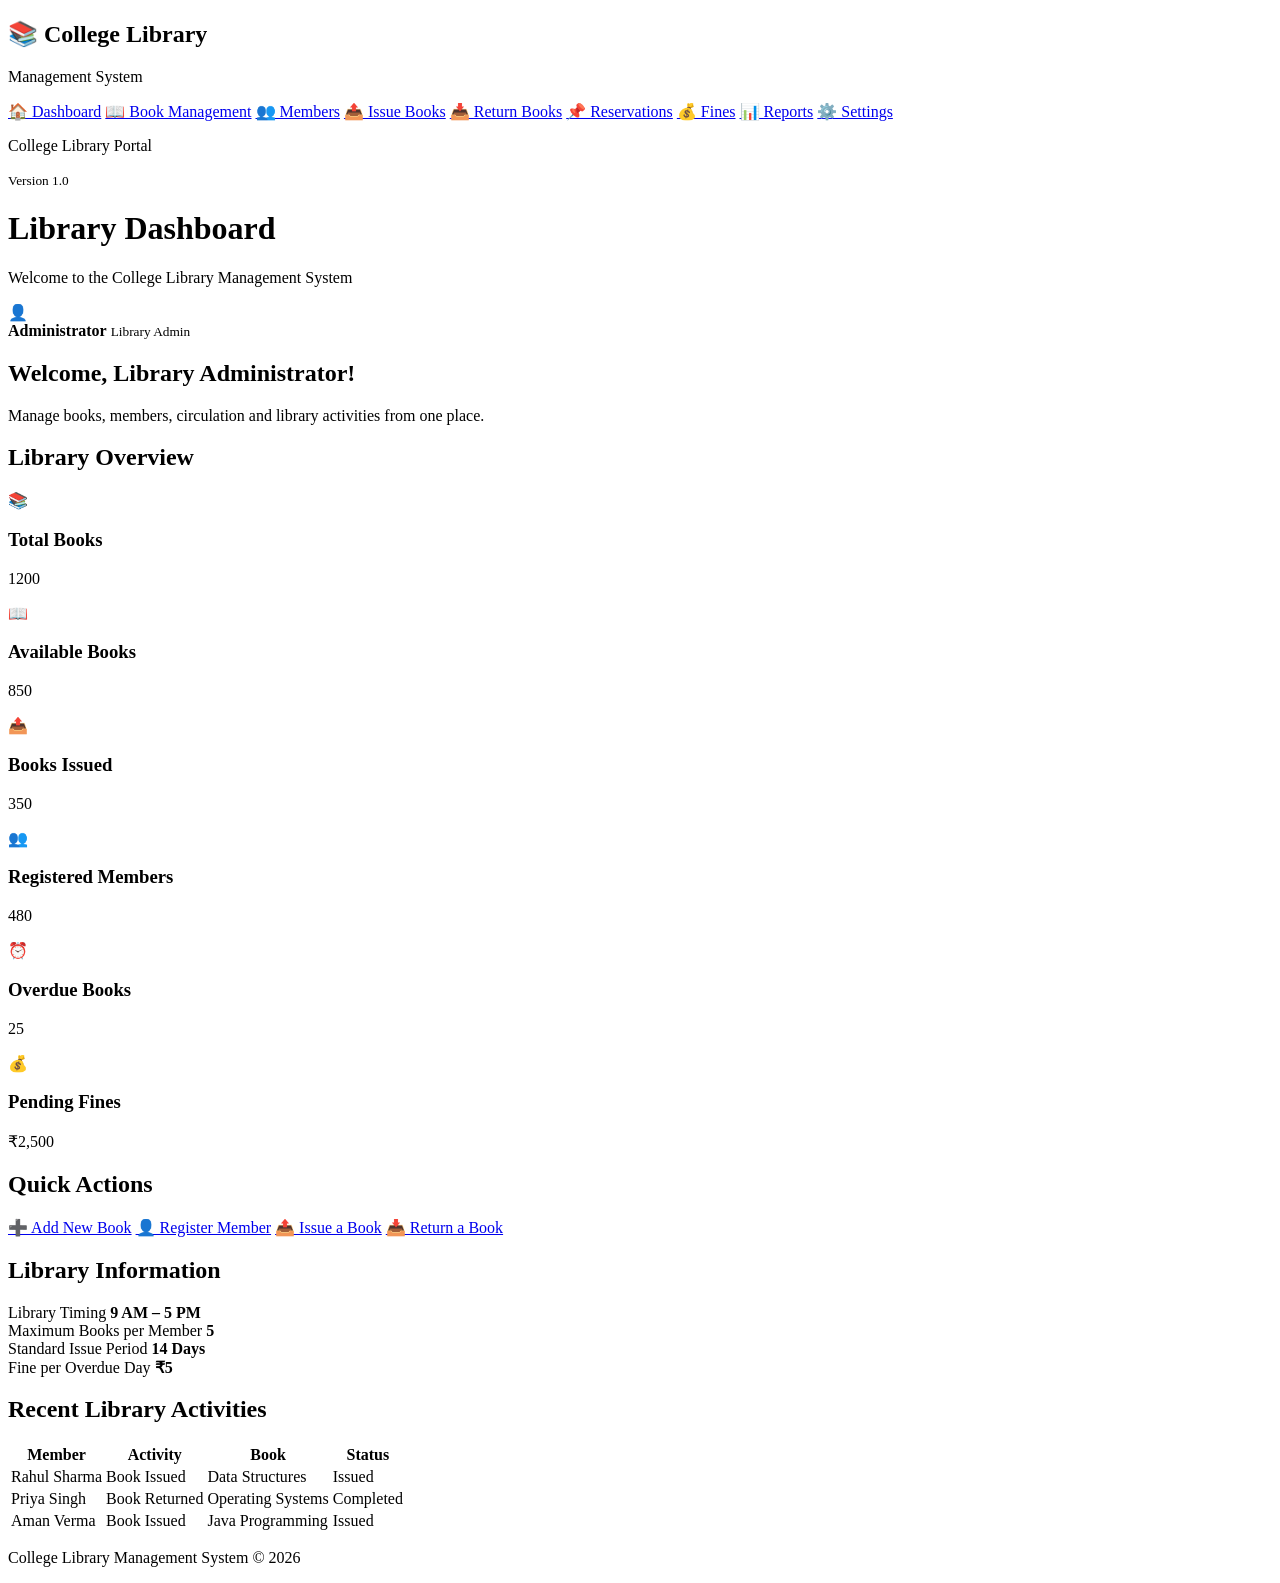
==== index.html @ f789bd16 "Create library management dashboard" ====
<!DOCTYPE html>
<html lang="en">
<head>
    <meta charset="UTF-8">
    <meta name="viewport" content="width=device-width, initial-scale=1.0">
    <title>College Library Management System</title>
    <link rel="stylesheet" href="css/style.css">
</head>
<body>

<div class="app-container">

    <aside class="sidebar">
        <div class="brand">
            <h2>📚 College Library</h2>
            <p>Management System</p>
        </div>

        <nav>
            <a href="index.html" class="active">🏠 Dashboard</a>
            <a href="books.html">📖 Book Management</a>
            <a href="members.html">👥 Members</a>
            <a href="issue-books.html">📤 Issue Books</a>
            <a href="return-books.html">📥 Return Books</a>
            <a href="reservations.html">📌 Reservations</a>
            <a href="fines.html">💰 Fines</a>
            <a href="reports.html">📊 Reports</a>
            <a href="settings.html">⚙️ Settings</a>
        </nav>

        <div class="sidebar-footer">
            <p>College Library Portal</p>
            <small>Version 1.0</small>
        </div>
    </aside>

    <main class="main-content">

        <header class="topbar">
            <div>
                <h1>Library Dashboard</h1>
                <p>Welcome to the College Library Management System</p>
            </div>
            <div class="admin-info">
                <span>👤</span>
                <div>
                    <strong>Administrator</strong>
                    <small>Library Admin</small>
                </div>
            </div>
        </header>

        <section class="dashboard-content">

            <div class="welcome-banner">
                <h2>Welcome, Library Administrator!</h2>
                <p>Manage books, members, circulation and library activities from one place.</p>
            </div>

            <h2 class="section-title">Library Overview</h2>

            <div class="stats-grid">

                <div class="stat-card">
                    <span>📚</span>
                    <h3>Total Books</h3>
                    <p id="totalBooks">1200</p>
                </div>

                <div class="stat-card">
                    <span>📖</span>
                    <h3>Available Books</h3>
                    <p id="availableBooks">850</p>
                </div>

                <div class="stat-card">
                    <span>📤</span>
                    <h3>Books Issued</h3>
                    <p id="issuedBooks">350</p>
                </div>

                <div class="stat-card">
                    <span>👥</span>
                    <h3>Registered Members</h3>
                    <p id="totalMembers">480</p>
                </div>

                <div class="stat-card">
                    <span>⏰</span>
                    <h3>Overdue Books</h3>
                    <p id="overdueBooks">25</p>
                </div>

                <div class="stat-card">
                    <span>💰</span>
                    <h3>Pending Fines</h3>
                    <p id="pendingFines">₹2,500</p>
                </div>

            </div>

            <div class="dashboard-grid">

                <section class="panel">
                    <h2>Quick Actions</h2>

                    <div class="quick-actions">
                        <a href="books.html">➕ Add New Book</a>
                        <a href="members.html">👤 Register Member</a>
                        <a href="issue-books.html">📤 Issue a Book</a>
                        <a href="return-books.html">📥 Return a Book</a>
                    </div>
                </section>

                <section class="panel">
                    <h2>Library Information</h2>

                    <div class="info-item">
                        <span>Library Timing</span>
                        <strong>9 AM – 5 PM</strong>
                    </div>

                    <div class="info-item">
                        <span>Maximum Books per Member</span>
                        <strong>5</strong>
                    </div>

                    <div class="info-item">
                        <span>Standard Issue Period</span>
                        <strong>14 Days</strong>
                    </div>

                    <div class="info-item">
                        <span>Fine per Overdue Day</span>
                        <strong>₹5</strong>
                    </div>
                </section>

            </div>

            <section class="panel activity-panel">
                <h2>Recent Library Activities</h2>

                <div class="table-container">
                    <table>
                        <thead>
                            <tr>
                                <th>Member</th>
                                <th>Activity</th>
                                <th>Book</th>
                                <th>Status</th>
                            </tr>
                        </thead>

                        <tbody>
                            <tr>
                                <td>Rahul Sharma</td>
                                <td>Book Issued</td>
                                <td>Data Structures</td>
                                <td>Issued</td>
                            </tr>

                            <tr>
                                <td>Priya Singh</td>
                                <td>Book Returned</td>
                                <td>Operating Systems</td>
                                <td>Completed</td>
                            </tr>

                            <tr>
                                <td>Aman Verma</td>
                                <td>Book Issued</td>
                                <td>Java Programming</td>
                                <td>Issued</td>
                            </tr>
                        </tbody>
                    </table>
                </div>
            </section>

        </section>

        <footer>
            <p>College Library Management System © 2026</p>
        </footer>

    </main>

</div>

<script src="js/app.js"></script>

</body>
</html>
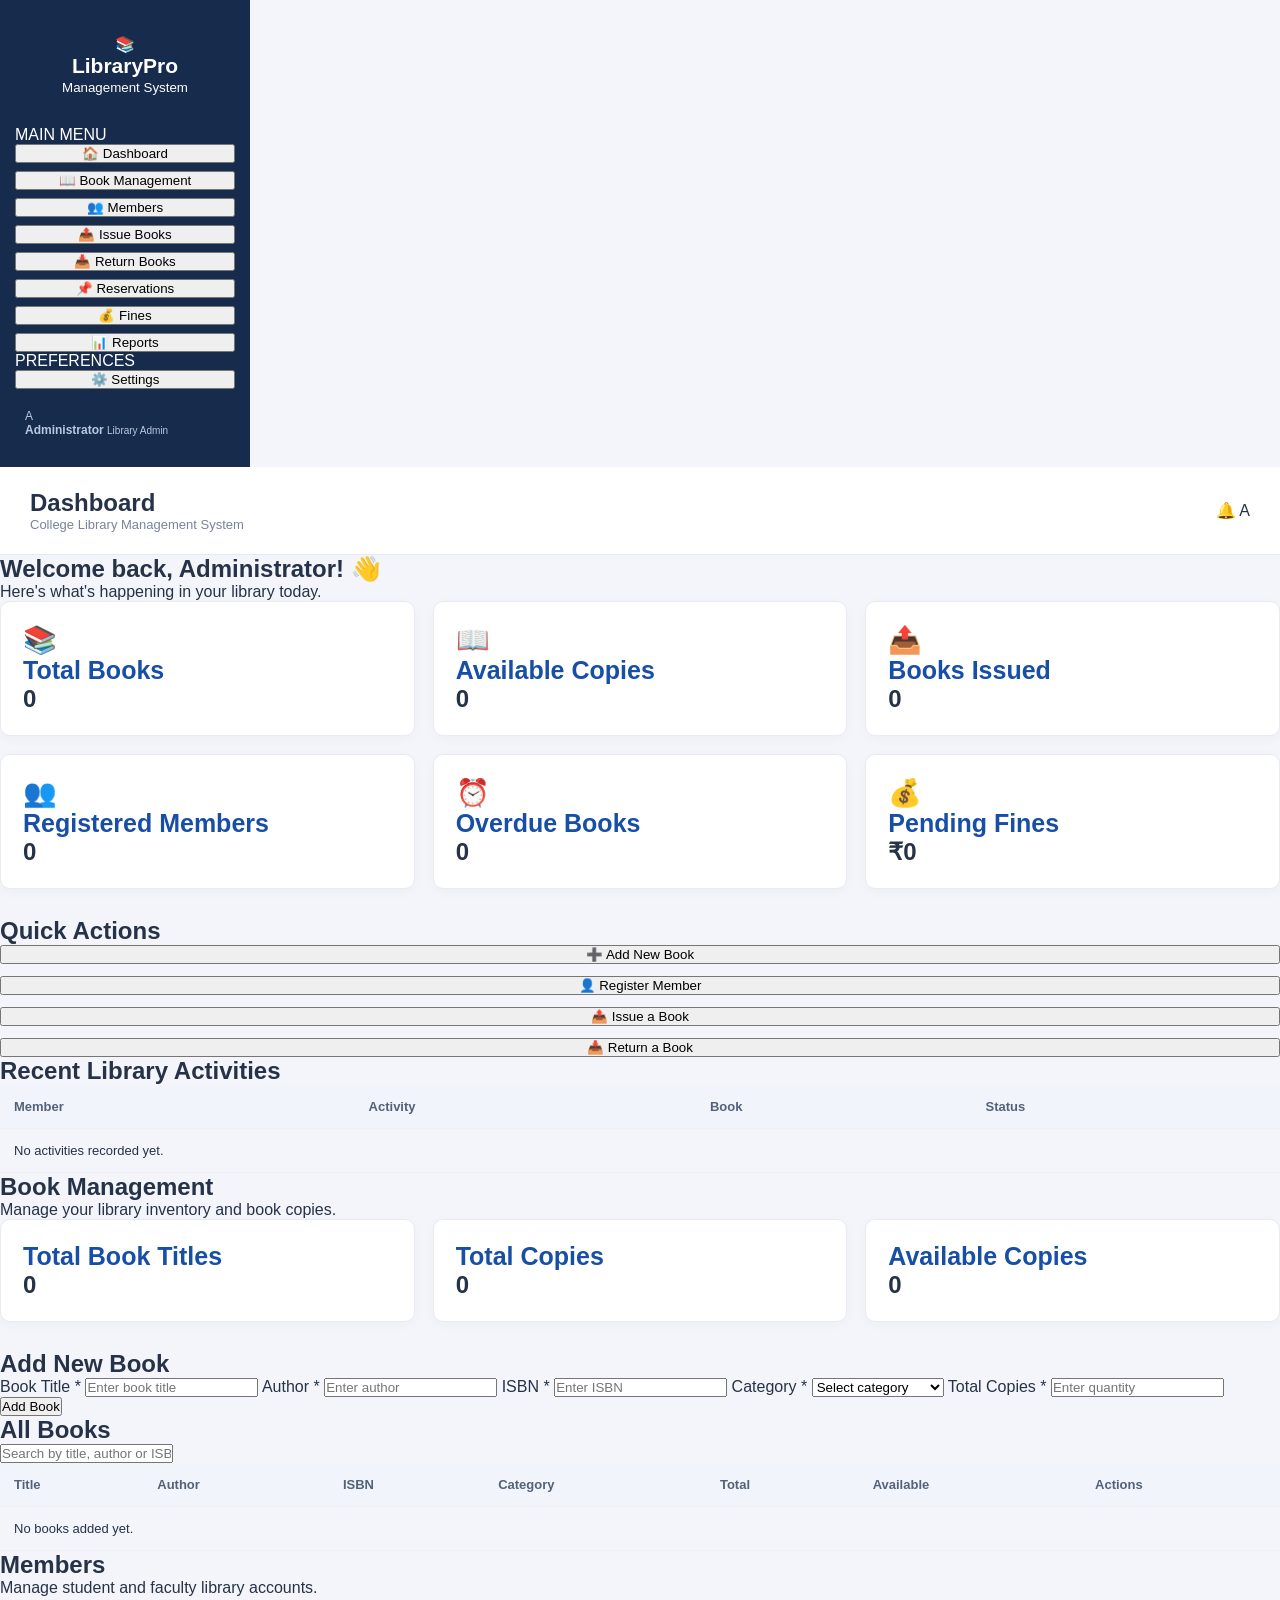
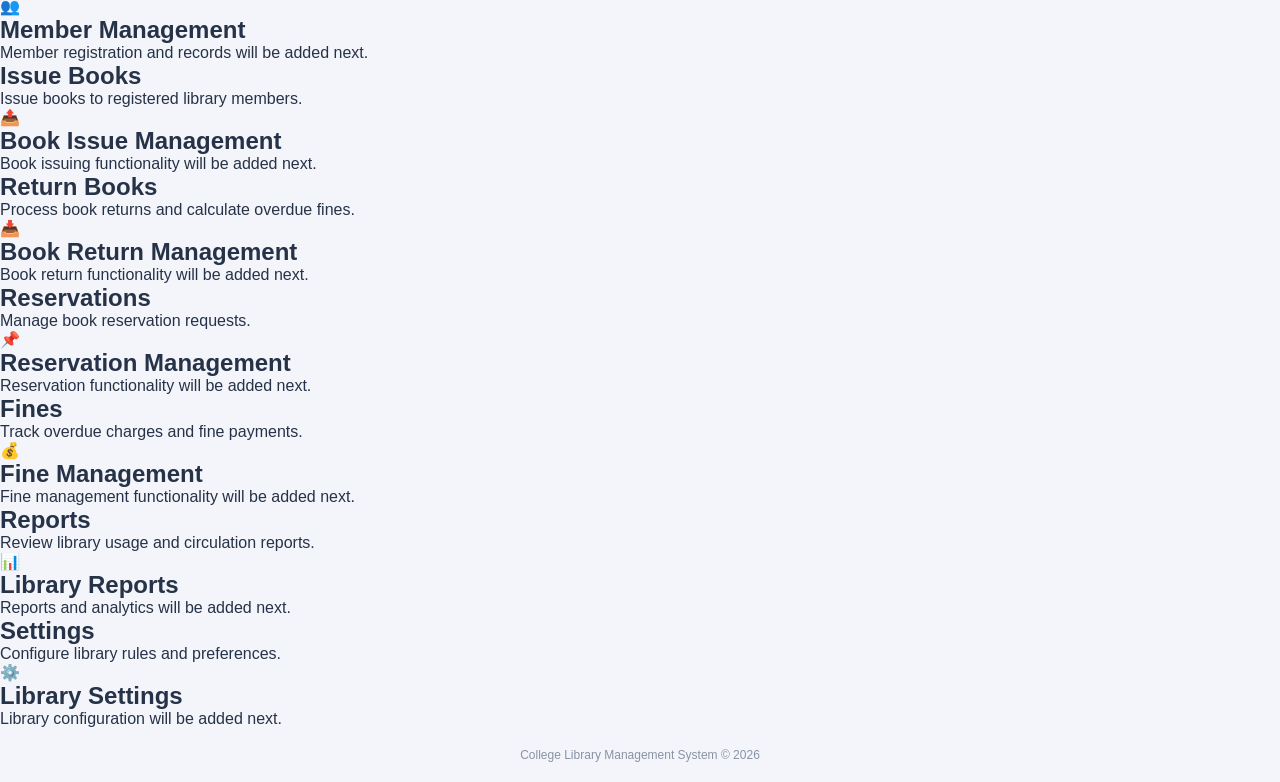
==== commit 745ab481: "Convert library dashboard to single-page application" ====
--- a/index.html
+++ b/index.html
@@ -6,190 +6,329 @@
     <meta name="viewport" content="width=device-width, initial-scale=1.0">
     <title>College Library Management System</title>
     <link rel="stylesheet" href="css/style.css">
+    <script src="js/app.js" defer></script>
 </head>
 <body>
 
-<div class="app-container">
-
+<div class="app-layout">
+
+    <!-- SIDEBAR -->
     <aside class="sidebar">
         <div class="brand">
-            <h2>📚 College Library</h2>
-            <p>Management System</p>
+            <span class="brand-icon">📚</span>
+            <div>
+                <h2>LibraryPro</h2>
+                <small>Management System</small>
+            </div>
         </div>
 
-        <nav>
-            <a href="index.html" class="active">🏠 Dashboard</a>
-            <a href="books.html">📖 Book Management</a>
-            <a href="members.html">👥 Members</a>
-            <a href="issue-books.html">📤 Issue Books</a>
-            <a href="return-books.html">📥 Return Books</a>
-            <a href="reservations.html">📌 Reservations</a>
-            <a href="fines.html">💰 Fines</a>
-            <a href="reports.html">📊 Reports</a>
-            <a href="settings.html">⚙️ Settings</a>
+        <div class="sidebar-label">MAIN MENU</div>
+
+        <nav class="navigation">
+            <button class="nav-link active" data-page="dashboard">
+                <span>🏠</span> Dashboard
+            </button>
+            <button class="nav-link" data-page="books">
+                <span>📖</span> Book Management
+            </button>
+            <button class="nav-link" data-page="members">
+                <span>👥</span> Members
+            </button>
+            <button class="nav-link" data-page="issue">
+                <span>📤</span> Issue Books
+            </button>
+            <button class="nav-link" data-page="returns">
+                <span>📥</span> Return Books
+            </button>
+            <button class="nav-link" data-page="reservations">
+                <span>📌</span> Reservations
+            </button>
+            <button class="nav-link" data-page="fines">
+                <span>💰</span> Fines
+            </button>
+            <button class="nav-link" data-page="reports">
+                <span>📊</span> Reports
+            </button>
         </nav>
 
+        <div class="sidebar-label">PREFERENCES</div>
+        <nav class="navigation">
+            <button class="nav-link" data-page="settings">
+                <span>⚙️</span> Settings
+            </button>
+        </nav>
+
         <div class="sidebar-footer">
-            <p>College Library Portal</p>
-            <small>Version 1.0</small>
+            <div class="admin-avatar">A</div>
+            <div>
+                <strong>Administrator</strong>
+                <small>Library Admin</small>
+            </div>
         </div>
     </aside>
 
+    <!-- MAIN CONTENT -->
     <main class="main-content">
 
         <header class="topbar">
             <div>
-                <h1>Library Dashboard</h1>
-                <p>Welcome to the College Library Management System</p>
+                <h2 id="page-heading">Dashboard</h2>
+                <p>College Library Management System</p>
             </div>
-            <div class="admin-info">
-                <span>👤</span>
-                <div>
-                    <strong>Administrator</strong>
-                    <small>Library Admin</small>
-                </div>
+            <div class="topbar-profile">
+                <span>🔔</span>
+                <span class="profile-circle">A</span>
             </div>
         </header>
 
-        <section class="dashboard-content">
-
-            <div class="welcome-banner">
-                <h2>Welcome, Library Administrator!</h2>
-                <p>Manage books, members, circulation and library activities from one place.</p>
-            </div>
-
-            <h2 class="section-title">Library Overview</h2>
-
-            <div class="stats-grid">
-
-                <div class="stat-card">
-                    <span>📚</span>
-                    <h3>Total Books</h3>
-                    <p id="totalBooks">1200</p>
-                </div>
-
-                <div class="stat-card">
-                    <span>📖</span>
-                    <h3>Available Books</h3>
-                    <p id="availableBooks">850</p>
-                </div>
-
-                <div class="stat-card">
+        <div class="page-container">
+
+            <!-- DASHBOARD -->
+            <section class="page-section active" id="dashboard">
+                <div class="welcome-section">
+                    <div>
+                        <h1>Welcome back, Administrator! 👋</h1>
+                        <p>Here's what's happening in your library today.</p>
+                    </div>
+                </div>
+
+                <div class="stats-grid">
+                    <div class="stat-card">
+                        <span class="stat-icon">📚</span>
+                        <p>Total Books</p>
+                        <h2 id="dash-total-books">0</h2>
+                    </div>
+                    <div class="stat-card">
+                        <span class="stat-icon">📖</span>
+                        <p>Available Copies</p>
+                        <h2 id="dash-available-books">0</h2>
+                    </div>
+                    <div class="stat-card">
+                        <span class="stat-icon">📤</span>
+                        <p>Books Issued</p>
+                        <h2 id="dash-issued-books">0</h2>
+                    </div>
+                    <div class="stat-card">
+                        <span class="stat-icon">👥</span>
+                        <p>Registered Members</p>
+                        <h2 id="dash-members">0</h2>
+                    </div>
+                    <div class="stat-card">
+                        <span class="stat-icon">⏰</span>
+                        <p>Overdue Books</p>
+                        <h2 id="dash-overdue">0</h2>
+                    </div>
+                    <div class="stat-card">
+                        <span class="stat-icon">💰</span>
+                        <p>Pending Fines</p>
+                        <h2 id="dash-fines">₹0</h2>
+                    </div>
+                </div>
+
+                <div class="content-card">
+                    <h2>Quick Actions</h2>
+                    <div class="quick-actions">
+                        <button class="action-button" data-page="books">➕ Add New Book</button>
+                        <button class="action-button" data-page="members">👤 Register Member</button>
+                        <button class="action-button" data-page="issue">📤 Issue a Book</button>
+                        <button class="action-button" data-page="returns">📥 Return a Book</button>
+                    </div>
+                </div>
+
+                <div class="content-card">
+                    <h2>Recent Library Activities</h2>
+                    <div class="table-wrapper">
+                        <table>
+                            <thead>
+                                <tr>
+                                    <th>Member</th>
+                                    <th>Activity</th>
+                                    <th>Book</th>
+                                    <th>Status</th>
+                                </tr>
+                            </thead>
+                            <tbody id="recent-activities">
+                                <tr>
+                                    <td colspan="4">No activities recorded yet.</td>
+                                </tr>
+                            </tbody>
+                        </table>
+                    </div>
+                </div>
+            </section>
+
+            <!-- BOOK MANAGEMENT -->
+            <section class="page-section" id="books">
+                <div class="section-heading">
+                    <h1>Book Management</h1>
+                    <p>Manage your library inventory and book copies.</p>
+                </div>
+
+                <div class="stats-grid">
+                    <div class="stat-card">
+                        <p>Total Book Titles</p>
+                        <h2 id="book-total-titles">0</h2>
+                    </div>
+                    <div class="stat-card">
+                        <p>Total Copies</p>
+                        <h2 id="book-total-copies">0</h2>
+                    </div>
+                    <div class="stat-card">
+                        <p>Available Copies</p>
+                        <h2 id="book-available-copies">0</h2>
+                    </div>
+                </div>
+
+                <div class="content-card">
+                    <h2>Add New Book</h2>
+                    <form id="book-form">
+                        <input type="hidden" id="book-edit-id">
+                        <div class="form-grid">
+                            <label>Book Title *
+                                <input id="book-title" required placeholder="Enter book title">
+                            </label>
+                            <label>Author *
+                                <input id="book-author" required placeholder="Enter author">
+                            </label>
+                            <label>ISBN *
+                                <input id="book-isbn" required placeholder="Enter ISBN">
+                            </label>
+                            <label>Category *
+                                <select id="book-category" required>
+                                    <option value="">Select category</option>
+                                    <option>Computer Science</option>
+                                    <option>Engineering</option>
+                                    <option>Mathematics</option>
+                                    <option>Science</option>
+                                    <option>Literature</option>
+                                    <option>Other</option>
+                                </select>
+                            </label>
+                            <label>Total Copies *
+                                <input id="book-copies" type="number" min="1" required placeholder="Enter quantity">
+                            </label>
+                        </div>
+                        <button class="primary-button" type="submit" id="book-submit">Add Book</button>
+                    </form>
+                </div>
+
+                <div class="content-card">
+                    <h2>All Books</h2>
+                    <input class="search-input" id="book-search" placeholder="Search by title, author or ISBN">
+                    <div class="table-wrapper">
+                        <table>
+                            <thead>
+                                <tr>
+                                    <th>Title</th>
+                                    <th>Author</th>
+                                    <th>ISBN</th>
+                                    <th>Category</th>
+                                    <th>Total</th>
+                                    <th>Available</th>
+                                    <th>Actions</th>
+                                </tr>
+                            </thead>
+                            <tbody id="books-table">
+                                <tr><td colspan="7">No books added yet.</td></tr>
+                            </tbody>
+                        </table>
+                    </div>
+                </div>
+            </section>
+
+            <!-- OTHER MODULES -->
+            <section class="page-section" id="members">
+                <div class="section-heading">
+                    <h1>Members</h1>
+                    <p>Manage student and faculty library accounts.</p>
+                </div>
+                <div class="content-card module-placeholder">
+                    <span>👥</span>
+                    <h2>Member Management</h2>
+                    <p>Member registration and records will be added next.</p>
+                </div>
+            </section>
+
+            <section class="page-section" id="issue">
+                <div class="section-heading">
+                    <h1>Issue Books</h1>
+                    <p>Issue books to registered library members.</p>
+                </div>
+                <div class="content-card module-placeholder">
                     <span>📤</span>
-                    <h3>Books Issued</h3>
-                    <p id="issuedBooks">350</p>
-                </div>
-
-                <div class="stat-card">
-                    <span>👥</span>
-                    <h3>Registered Members</h3>
-                    <p id="totalMembers">480</p>
-                </div>
-
-                <div class="stat-card">
-                    <span>⏰</span>
-                    <h3>Overdue Books</h3>
-                    <p id="overdueBooks">25</p>
-                </div>
-
-                <div class="stat-card">
+                    <h2>Book Issue Management</h2>
+                    <p>Book issuing functionality will be added next.</p>
+                </div>
+            </section>
+
+            <section class="page-section" id="returns">
+                <div class="section-heading">
+                    <h1>Return Books</h1>
+                    <p>Process book returns and calculate overdue fines.</p>
+                </div>
+                <div class="content-card module-placeholder">
+                    <span>📥</span>
+                    <h2>Book Return Management</h2>
+                    <p>Book return functionality will be added next.</p>
+                </div>
+            </section>
+
+            <section class="page-section" id="reservations">
+                <div class="section-heading">
+                    <h1>Reservations</h1>
+                    <p>Manage book reservation requests.</p>
+                </div>
+                <div class="content-card module-placeholder">
+                    <span>📌</span>
+                    <h2>Reservation Management</h2>
+                    <p>Reservation functionality will be added next.</p>
+                </div>
+            </section>
+
+            <section class="page-section" id="fines">
+                <div class="section-heading">
+                    <h1>Fines</h1>
+                    <p>Track overdue charges and fine payments.</p>
+                </div>
+                <div class="content-card module-placeholder">
                     <span>💰</span>
-                    <h3>Pending Fines</h3>
-                    <p id="pendingFines">₹2,500</p>
-                </div>
-
-            </div>
-
-            <div class="dashboard-grid">
-
-                <section class="panel">
-                    <h2>Quick Actions</h2>
-
-                    <div class="quick-actions">
-                        <a href="books.html">➕ Add New Book</a>
-                        <a href="members.html">👤 Register Member</a>
-                        <a href="issue-books.html">📤 Issue a Book</a>
-                        <a href="return-books.html">📥 Return a Book</a>
-                    </div>
-                </section>
-
-                <section class="panel">
-                    <h2>Library Information</h2>
-
-                    <div class="info-item">
-                        <span>Library Timing</span>
-                        <strong>9 AM – 5 PM</strong>
-                    </div>
-
-                    <div class="info-item">
-                        <span>Maximum Books per Member</span>
-                        <strong>5</strong>
-                    </div>
-
-                    <div class="info-item">
-                        <span>Standard Issue Period</span>
-                        <strong>14 Days</strong>
-                    </div>
-
-                    <div class="info-item">
-                        <span>Fine per Overdue Day</span>
-                        <strong>₹5</strong>
-                    </div>
-                </section>
-
-            </div>
-
-            <section class="panel activity-panel">
-                <h2>Recent Library Activities</h2>
-
-                <div class="table-container">
-                    <table>
-                        <thead>
-                            <tr>
-                                <th>Member</th>
-                                <th>Activity</th>
-                                <th>Book</th>
-                                <th>Status</th>
-                            </tr>
-                        </thead>
-
-                        <tbody>
-                            <tr>
-                                <td>Rahul Sharma</td>
-                                <td>Book Issued</td>
-                                <td>Data Structures</td>
-                                <td>Issued</td>
-                            </tr>
-
-                            <tr>
-                                <td>Priya Singh</td>
-                                <td>Book Returned</td>
-                                <td>Operating Systems</td>
-                                <td>Completed</td>
-                            </tr>
-
-                            <tr>
-                                <td>Aman Verma</td>
-                                <td>Book Issued</td>
-                                <td>Java Programming</td>
-                                <td>Issued</td>
-                            </tr>
-                        </tbody>
-                    </table>
-                </div>
-            </section>
-
-        </section>
-
-        <footer>
-            <p>College Library Management System © 2026</p>
+                    <h2>Fine Management</h2>
+                    <p>Fine management functionality will be added next.</p>
+                </div>
+            </section>
+
+            <section class="page-section" id="reports">
+                <div class="section-heading">
+                    <h1>Reports</h1>
+                    <p>Review library usage and circulation reports.</p>
+                </div>
+                <div class="content-card module-placeholder">
+                    <span>📊</span>
+                    <h2>Library Reports</h2>
+                    <p>Reports and analytics will be added next.</p>
+                </div>
+            </section>
+
+            <section class="page-section" id="settings">
+                <div class="section-heading">
+                    <h1>Settings</h1>
+                    <p>Configure library rules and preferences.</p>
+                </div>
+                <div class="content-card module-placeholder">
+                    <span>⚙️</span>
+                    <h2>Library Settings</h2>
+                    <p>Library configuration will be added next.</p>
+                </div>
+            </section>
+
+        </div>
+
+        <footer class="app-footer">
+            College Library Management System © 2026
         </footer>
 
     </main>
-
 </div>
-
-<script src="js/app.js"></script>
 
 </body>
 </html>
--- a/css/style.css
+++ b/css/style.css
@@ -0,0 +1,329 @@
+
+* {
+    margin: 0;
+    padding: 0;
+    box-sizing: border-box;
+}
+
+body {
+    font-family: Arial, sans-serif;
+    background: #f3f5fa;
+    color: #263247;
+}
+
+.app-container {
+    display: flex;
+    min-height: 100vh;
+}
+
+.sidebar {
+    width: 250px;
+    background: #172b4d;
+    color: white;
+    padding: 25px 15px;
+    display: flex;
+    flex-direction: column;
+    flex-shrink: 0;
+}
+
+.brand {
+    text-align: center;
+    padding: 10px 0 30px;
+}
+
+.brand h2 {
+    font-size: 21px;
+}
+
+.brand p {
+    color: #b9c9e2;
+    margin-top: 8px;
+}
+
+.sidebar nav {
+    display: flex;
+    flex-direction: column;
+    gap: 8px;
+}
+
+.sidebar nav a {
+    color: #dce6f5;
+    text-decoration: none;
+    padding: 13px;
+    border-radius: 7px;
+    font-size: 14px;
+}
+
+.sidebar nav a:hover,
+.sidebar nav a.active {
+    background: #2858a0;
+    color: white;
+}
+
+.sidebar-footer {
+    margin-top: auto;
+    padding: 20px 10px 5px;
+    color: #b9c9e2;
+    font-size: 12px;
+}
+
+.main-content {
+    flex: 1;
+    min-width: 0;
+}
+
+.topbar {
+    background: white;
+    padding: 22px 30px;
+    display: flex;
+    justify-content: space-between;
+    align-items: center;
+    gap: 15px;
+    border-bottom: 1px solid #e5e9f0;
+}
+
+.topbar h1 {
+    font-size: 25px;
+    margin-bottom: 7px;
+}
+
+.topbar p {
+    color: #78849a;
+    font-size: 13px;
+}
+
+.admin-info {
+    display: flex;
+    align-items: center;
+    gap: 10px;
+}
+
+.admin-info span {
+    font-size: 25px;
+}
+
+.admin-info strong,
+.admin-info small {
+    display: block;
+}
+
+.admin-info small {
+    color: #78849a;
+    margin-top: 4px;
+}
+
+.dashboard-content {
+    padding: 25px 30px;
+}
+
+.welcome-banner {
+    background: linear-gradient(120deg, #174ea6, #3978d5);
+    color: white;
+    padding: 28px;
+    border-radius: 12px;
+    margin-bottom: 30px;
+}
+
+.welcome-banner h2 {
+    margin-bottom: 10px;
+}
+
+.welcome-banner p {
+    line-height: 1.6;
+    font-size: 14px;
+}
+
+.section-title {
+    margin-bottom: 18px;
+}
+
+.stats-grid {
+    display: grid;
+    grid-template-columns: repeat(3, 1fr);
+    gap: 18px;
+    margin-bottom: 28px;
+}
+
+.stat-card {
+    background: white;
+    padding: 22px;
+    border-radius: 10px;
+    border: 1px solid #e8ebf1;
+    box-shadow: 0 3px 12px rgba(0,0,0,0.03);
+}
+
+.stat-card span {
+    font-size: 27px;
+}
+
+.stat-card h3 {
+    font-size: 14px;
+    color: #78849a;
+    margin: 12px 0;
+}
+
+.stat-card p {
+    font-size: 25px;
+    font-weight: bold;
+    color: #174ea6;
+}
+
+.dashboard-grid {
+    display: grid;
+    grid-template-columns: 1fr 1fr;
+    gap: 20px;
+    margin-bottom: 25px;
+}
+
+.panel {
+    background: white;
+    padding: 22px;
+    border-radius: 10px;
+    border: 1px solid #e8ebf1;
+    margin-bottom: 20px;
+}
+
+.panel h2 {
+    font-size: 18px;
+    margin-bottom: 20px;
+}
+
+.quick-actions {
+    display: grid;
+    gap: 12px;
+}
+
+.quick-actions a {
+    background: #edf3ff;
+    color: #174ea6;
+    text-decoration: none;
+    padding: 13px;
+    border-radius: 7px;
+    font-size: 14px;
+}
+
+.quick-actions a:hover {
+    background: #dce8ff;
+}
+
+.info-item {
+    display: flex;
+    justify-content: space-between;
+    gap: 10px;
+    padding: 13px 0;
+    border-bottom: 1px solid #edf0f5;
+    font-size: 13px;
+}
+
+.info-item strong {
+    text-align: right;
+}
+
+.table-container {
+    overflow-x: auto;
+}
+
+table {
+    width: 100%;
+    border-collapse: collapse;
+    min-width: 500px;
+}
+
+th, td {
+    padding: 14px;
+    text-align: left;
+    border-bottom: 1px solid #edf0f5;
+    font-size: 13px;
+}
+
+th {
+    background: #f1f5fb;
+    color: #52627a;
+}
+
+footer {
+    padding: 20px;
+    text-align: center;
+    color: #8993a4;
+    font-size: 12px;
+}
+
+@media (max-width: 850px) {
+    .sidebar {
+        width: 200px;
+    }
+
+    .stats-grid {
+        grid-template-columns: repeat(2, 1fr);
+    }
+
+    .dashboard-grid {
+        grid-template-columns: 1fr;
+    }
+}
+
+@media (max-width: 600px) {
+    .app-container {
+        flex-direction: column;
+    }
+
+    .sidebar {
+        width: 100%;
+        padding: 12px;
+    }
+
+    .brand {
+        padding: 8px;
+    }
+
+    .sidebar nav {
+        flex-direction: row;
+        overflow-x: auto;
+        padding-bottom: 8px;
+    }
+
+    .sidebar nav a {
+        white-space: nowrap;
+    }
+
+    .sidebar-footer {
+        display: none;
+    }
+
+    .topbar {
+        padding: 18px;
+    }
+
+    .topbar h1 {
+        font-size: 19px;
+    }
+
+    .admin-info {
+        display: none;
+    }
+
+    .dashboard-content {
+        padding: 15px;
+    }
+
+    .stats-grid {
+        grid-template-columns: 1fr 1fr;
+        gap: 10px;
+    }
+
+    .stat-card {
+        padding: 15px;
+    }
+
+    .stat-card h3 {
+        font-size: 12px;
+    }
+
+    .stat-card p {
+        font-size: 21px;
+    }
+
+    .welcome-banner {
+        padding: 20px;
+    }
+}
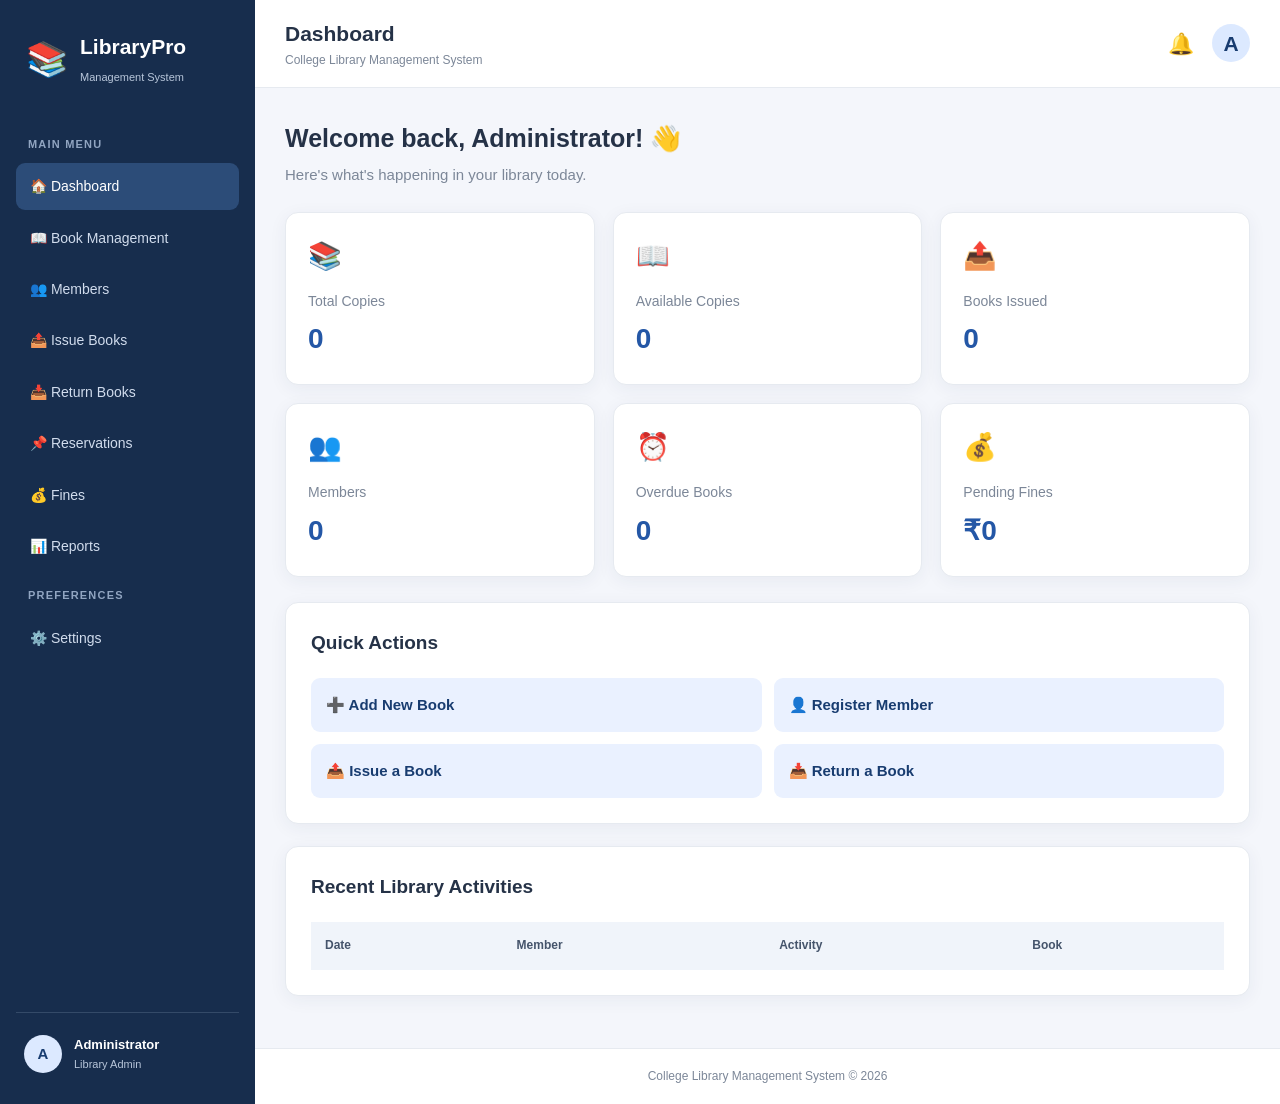
==== commit 66659876: "Build complete library management interface" ====
--- a/index.html
+++ b/index.html
@@ -2,332 +2,388 @@
 <!DOCTYPE html>
 <html lang="en">
 <head>
-    <meta charset="UTF-8">
-    <meta name="viewport" content="width=device-width, initial-scale=1.0">
-    <title>College Library Management System</title>
-    <link rel="stylesheet" href="css/style.css">
-    <script src="js/app.js" defer></script>
+<meta charset="UTF-8">
+<meta name="viewport" content="width=device-width, initial-scale=1">
+<meta name="theme-color" content="#172d4d">
+<title>College Library Management System</title>
+<link rel="stylesheet" href="css/style.css">
+<script src="js/app.js" defer></script>
 </head>
 <body>
 
 <div class="app-layout">
 
-    <!-- SIDEBAR -->
-    <aside class="sidebar">
-        <div class="brand">
-            <span class="brand-icon">📚</span>
-            <div>
-                <h2>LibraryPro</h2>
-                <small>Management System</small>
-            </div>
-        </div>
-
-        <div class="sidebar-label">MAIN MENU</div>
-
-        <nav class="navigation">
-            <button class="nav-link active" data-page="dashboard">
-                <span>🏠</span> Dashboard
-            </button>
-            <button class="nav-link" data-page="books">
-                <span>📖</span> Book Management
-            </button>
-            <button class="nav-link" data-page="members">
-                <span>👥</span> Members
-            </button>
-            <button class="nav-link" data-page="issue">
-                <span>📤</span> Issue Books
-            </button>
-            <button class="nav-link" data-page="returns">
-                <span>📥</span> Return Books
-            </button>
-            <button class="nav-link" data-page="reservations">
-                <span>📌</span> Reservations
-            </button>
-            <button class="nav-link" data-page="fines">
-                <span>💰</span> Fines
-            </button>
-            <button class="nav-link" data-page="reports">
-                <span>📊</span> Reports
-            </button>
-        </nav>
-
-        <div class="sidebar-label">PREFERENCES</div>
-        <nav class="navigation">
-            <button class="nav-link" data-page="settings">
-                <span>⚙️</span> Settings
-            </button>
-        </nav>
-
-        <div class="sidebar-footer">
-            <div class="admin-avatar">A</div>
-            <div>
-                <strong>Administrator</strong>
-                <small>Library Admin</small>
-            </div>
-        </div>
-    </aside>
-
-    <!-- MAIN CONTENT -->
-    <main class="main-content">
-
-        <header class="topbar">
-            <div>
-                <h2 id="page-heading">Dashboard</h2>
-                <p>College Library Management System</p>
-            </div>
-            <div class="topbar-profile">
-                <span>🔔</span>
-                <span class="profile-circle">A</span>
-            </div>
-        </header>
-
-        <div class="page-container">
-
-            <!-- DASHBOARD -->
-            <section class="page-section active" id="dashboard">
-                <div class="welcome-section">
-                    <div>
-                        <h1>Welcome back, Administrator! 👋</h1>
-                        <p>Here's what's happening in your library today.</p>
-                    </div>
-                </div>
-
-                <div class="stats-grid">
-                    <div class="stat-card">
-                        <span class="stat-icon">📚</span>
-                        <p>Total Books</p>
-                        <h2 id="dash-total-books">0</h2>
-                    </div>
-                    <div class="stat-card">
-                        <span class="stat-icon">📖</span>
-                        <p>Available Copies</p>
-                        <h2 id="dash-available-books">0</h2>
-                    </div>
-                    <div class="stat-card">
-                        <span class="stat-icon">📤</span>
-                        <p>Books Issued</p>
-                        <h2 id="dash-issued-books">0</h2>
-                    </div>
-                    <div class="stat-card">
-                        <span class="stat-icon">👥</span>
-                        <p>Registered Members</p>
-                        <h2 id="dash-members">0</h2>
-                    </div>
-                    <div class="stat-card">
-                        <span class="stat-icon">⏰</span>
-                        <p>Overdue Books</p>
-                        <h2 id="dash-overdue">0</h2>
-                    </div>
-                    <div class="stat-card">
-                        <span class="stat-icon">💰</span>
-                        <p>Pending Fines</p>
-                        <h2 id="dash-fines">₹0</h2>
-                    </div>
-                </div>
-
-                <div class="content-card">
-                    <h2>Quick Actions</h2>
-                    <div class="quick-actions">
-                        <button class="action-button" data-page="books">➕ Add New Book</button>
-                        <button class="action-button" data-page="members">👤 Register Member</button>
-                        <button class="action-button" data-page="issue">📤 Issue a Book</button>
-                        <button class="action-button" data-page="returns">📥 Return a Book</button>
-                    </div>
-                </div>
-
-                <div class="content-card">
-                    <h2>Recent Library Activities</h2>
-                    <div class="table-wrapper">
-                        <table>
-                            <thead>
-                                <tr>
-                                    <th>Member</th>
-                                    <th>Activity</th>
-                                    <th>Book</th>
-                                    <th>Status</th>
-                                </tr>
-                            </thead>
-                            <tbody id="recent-activities">
-                                <tr>
-                                    <td colspan="4">No activities recorded yet.</td>
-                                </tr>
-                            </tbody>
-                        </table>
-                    </div>
-                </div>
-            </section>
-
-            <!-- BOOK MANAGEMENT -->
-            <section class="page-section" id="books">
-                <div class="section-heading">
-                    <h1>Book Management</h1>
-                    <p>Manage your library inventory and book copies.</p>
-                </div>
-
-                <div class="stats-grid">
-                    <div class="stat-card">
-                        <p>Total Book Titles</p>
-                        <h2 id="book-total-titles">0</h2>
-                    </div>
-                    <div class="stat-card">
-                        <p>Total Copies</p>
-                        <h2 id="book-total-copies">0</h2>
-                    </div>
-                    <div class="stat-card">
-                        <p>Available Copies</p>
-                        <h2 id="book-available-copies">0</h2>
-                    </div>
-                </div>
-
-                <div class="content-card">
-                    <h2>Add New Book</h2>
-                    <form id="book-form">
-                        <input type="hidden" id="book-edit-id">
-                        <div class="form-grid">
-                            <label>Book Title *
-                                <input id="book-title" required placeholder="Enter book title">
-                            </label>
-                            <label>Author *
-                                <input id="book-author" required placeholder="Enter author">
-                            </label>
-                            <label>ISBN *
-                                <input id="book-isbn" required placeholder="Enter ISBN">
-                            </label>
-                            <label>Category *
-                                <select id="book-category" required>
-                                    <option value="">Select category</option>
-                                    <option>Computer Science</option>
-                                    <option>Engineering</option>
-                                    <option>Mathematics</option>
-                                    <option>Science</option>
-                                    <option>Literature</option>
-                                    <option>Other</option>
-                                </select>
-                            </label>
-                            <label>Total Copies *
-                                <input id="book-copies" type="number" min="1" required placeholder="Enter quantity">
-                            </label>
-                        </div>
-                        <button class="primary-button" type="submit" id="book-submit">Add Book</button>
-                    </form>
-                </div>
-
-                <div class="content-card">
-                    <h2>All Books</h2>
-                    <input class="search-input" id="book-search" placeholder="Search by title, author or ISBN">
-                    <div class="table-wrapper">
-                        <table>
-                            <thead>
-                                <tr>
-                                    <th>Title</th>
-                                    <th>Author</th>
-                                    <th>ISBN</th>
-                                    <th>Category</th>
-                                    <th>Total</th>
-                                    <th>Available</th>
-                                    <th>Actions</th>
-                                </tr>
-                            </thead>
-                            <tbody id="books-table">
-                                <tr><td colspan="7">No books added yet.</td></tr>
-                            </tbody>
-                        </table>
-                    </div>
-                </div>
-            </section>
-
-            <!-- OTHER MODULES -->
-            <section class="page-section" id="members">
-                <div class="section-heading">
-                    <h1>Members</h1>
-                    <p>Manage student and faculty library accounts.</p>
-                </div>
-                <div class="content-card module-placeholder">
-                    <span>👥</span>
-                    <h2>Member Management</h2>
-                    <p>Member registration and records will be added next.</p>
-                </div>
-            </section>
-
-            <section class="page-section" id="issue">
-                <div class="section-heading">
-                    <h1>Issue Books</h1>
-                    <p>Issue books to registered library members.</p>
-                </div>
-                <div class="content-card module-placeholder">
-                    <span>📤</span>
-                    <h2>Book Issue Management</h2>
-                    <p>Book issuing functionality will be added next.</p>
-                </div>
-            </section>
-
-            <section class="page-section" id="returns">
-                <div class="section-heading">
-                    <h1>Return Books</h1>
-                    <p>Process book returns and calculate overdue fines.</p>
-                </div>
-                <div class="content-card module-placeholder">
-                    <span>📥</span>
-                    <h2>Book Return Management</h2>
-                    <p>Book return functionality will be added next.</p>
-                </div>
-            </section>
-
-            <section class="page-section" id="reservations">
-                <div class="section-heading">
-                    <h1>Reservations</h1>
-                    <p>Manage book reservation requests.</p>
-                </div>
-                <div class="content-card module-placeholder">
-                    <span>📌</span>
-                    <h2>Reservation Management</h2>
-                    <p>Reservation functionality will be added next.</p>
-                </div>
-            </section>
-
-            <section class="page-section" id="fines">
-                <div class="section-heading">
-                    <h1>Fines</h1>
-                    <p>Track overdue charges and fine payments.</p>
-                </div>
-                <div class="content-card module-placeholder">
-                    <span>💰</span>
-                    <h2>Fine Management</h2>
-                    <p>Fine management functionality will be added next.</p>
-                </div>
-            </section>
-
-            <section class="page-section" id="reports">
-                <div class="section-heading">
-                    <h1>Reports</h1>
-                    <p>Review library usage and circulation reports.</p>
-                </div>
-                <div class="content-card module-placeholder">
-                    <span>📊</span>
-                    <h2>Library Reports</h2>
-                    <p>Reports and analytics will be added next.</p>
-                </div>
-            </section>
-
-            <section class="page-section" id="settings">
-                <div class="section-heading">
-                    <h1>Settings</h1>
-                    <p>Configure library rules and preferences.</p>
-                </div>
-                <div class="content-card module-placeholder">
-                    <span>⚙️</span>
-                    <h2>Library Settings</h2>
-                    <p>Library configuration will be added next.</p>
-                </div>
-            </section>
-
-        </div>
-
-        <footer class="app-footer">
-            College Library Management System © 2026
-        </footer>
-
-    </main>
+<!-- SIDEBAR -->
+<aside class="sidebar">
+    <div class="brand">
+        <span class="brand-icon">📚</span>
+        <div>
+            <h2>LibraryPro</h2>
+            <small>Management System</small>
+        </div>
+    </div>
+
+    <div class="sidebar-label">MAIN MENU</div>
+    <nav class="navigation">
+        <button class="nav-link active" data-page="dashboard">🏠 Dashboard</button>
+        <button class="nav-link" data-page="books">📖 Book Management</button>
+        <button class="nav-link" data-page="members">👥 Members</button>
+        <button class="nav-link" data-page="issue">📤 Issue Books</button>
+        <button class="nav-link" data-page="returns">📥 Return Books</button>
+        <button class="nav-link" data-page="reservations">📌 Reservations</button>
+        <button class="nav-link" data-page="fines">💰 Fines</button>
+        <button class="nav-link" data-page="reports">📊 Reports</button>
+    </nav>
+
+    <div class="sidebar-label">PREFERENCES</div>
+    <nav class="navigation">
+        <button class="nav-link" data-page="settings">⚙️ Settings</button>
+    </nav>
+
+    <div class="sidebar-footer">
+        <div class="admin-avatar">A</div>
+        <div>
+            <strong>Administrator</strong>
+            <small>Library Admin</small>
+        </div>
+    </div>
+</aside>
+
+<!-- MAIN AREA -->
+<main class="main-content">
+
+<header class="topbar">
+    <div>
+        <h2 id="page-heading">Dashboard</h2>
+        <p>College Library Management System</p>
+    </div>
+    <div class="topbar-profile">
+        <span>🔔</span>
+        <span class="profile-circle">A</span>
+    </div>
+</header>
+
+<div class="page-container">
+
+<!-- DASHBOARD -->
+<section class="page-section active" id="dashboard">
+    <div class="welcome-section">
+        <h1>Welcome back, Administrator! 👋</h1>
+        <p>Here's what's happening in your library today.</p>
+    </div>
+
+    <div class="stats-grid">
+        <div class="stat-card"><span class="stat-icon">📚</span><p>Total Copies</p><h2 id="dash-total-books">0</h2></div>
+        <div class="stat-card"><span class="stat-icon">📖</span><p>Available Copies</p><h2 id="dash-available">0</h2></div>
+        <div class="stat-card"><span class="stat-icon">📤</span><p>Books Issued</p><h2 id="dash-issued">0</h2></div>
+        <div class="stat-card"><span class="stat-icon">👥</span><p>Members</p><h2 id="dash-members">0</h2></div>
+        <div class="stat-card"><span class="stat-icon">⏰</span><p>Overdue Books</p><h2 id="dash-overdue">0</h2></div>
+        <div class="stat-card"><span class="stat-icon">💰</span><p>Pending Fines</p><h2 id="dash-fines">₹0</h2></div>
+    </div>
+
+    <div class="content-card">
+        <h2>Quick Actions</h2>
+        <div class="quick-actions">
+            <button class="action-button" data-page="books">➕ Add New Book</button>
+            <button class="action-button" data-page="members">👤 Register Member</button>
+            <button class="action-button" data-page="issue">📤 Issue a Book</button>
+            <button class="action-button" data-page="returns">📥 Return a Book</button>
+        </div>
+    </div>
+
+    <div class="content-card">
+        <h2>Recent Library Activities</h2>
+        <div class="table-wrapper">
+            <table>
+                <thead><tr><th>Date</th><th>Member</th><th>Activity</th><th>Book</th></tr></thead>
+                <tbody id="activity-table"></tbody>
+            </table>
+        </div>
+    </div>
+</section>
+
+<!-- BOOK MANAGEMENT -->
+<section class="page-section" id="books">
+    <div class="section-heading">
+        <h1>Book Management</h1>
+        <p>Manage your library inventory and book copies.</p>
+    </div>
+
+    <div class="stats-grid">
+        <div class="stat-card"><p>Total Titles</p><h2 id="book-titles">0</h2></div>
+        <div class="stat-card"><p>Total Copies</p><h2 id="book-copies-total">0</h2></div>
+        <div class="stat-card"><p>Available Copies</p><h2 id="book-copies-available">0</h2></div>
+    </div>
+
+    <div class="content-card">
+        <h2 id="book-form-heading">Add New Book</h2>
+        <form id="book-form">
+            <input type="hidden" id="book-id">
+            <div class="form-grid">
+                <label>Book Title *
+                    <input id="book-title" required placeholder="Enter book title">
+                </label>
+                <label>Author *
+                    <input id="book-author" required placeholder="Enter author">
+                </label>
+                <label>ISBN *
+                    <input id="book-isbn" required placeholder="Enter ISBN">
+                </label>
+                <label>Category *
+                    <select id="book-category" required>
+                        <option value="">Select category</option>
+                        <option>Computer Science</option>
+                        <option>Engineering</option>
+                        <option>Mathematics</option>
+                        <option>Science</option>
+                        <option>Literature</option>
+                        <option>Management</option>
+                        <option>Other</option>
+                    </select>
+                </label>
+                <label>Total Copies *
+                    <input id="book-quantity" type="number" min="1" step="1" required>
+                </label>
+            </div>
+            <button class="primary-button" type="submit" id="book-save">Add Book</button>
+            <button class="secondary-button" type="button" id="book-cancel" hidden>Cancel</button>
+        </form>
+    </div>
+
+    <div class="content-card">
+        <h2>All Books</h2>
+        <input class="search-input" id="book-search" placeholder="Search title, author or ISBN">
+        <div class="table-wrapper">
+            <table>
+                <thead><tr><th>Title</th><th>Author</th><th>ISBN</th><th>Category</th><th>Total</th><th>Available</th><th>Actions</th></tr></thead>
+                <tbody id="books-table"></tbody>
+            </table>
+        </div>
+    </div>
+</section>
+
+<!-- MEMBERS -->
+<section class="page-section" id="members">
+    <div class="section-heading">
+        <h1>Member Management</h1>
+        <p>Register and manage students and faculty.</p>
+    </div>
+
+    <div class="content-card">
+        <h2 id="member-form-heading">Register New Member</h2>
+        <form id="member-form">
+            <input type="hidden" id="member-id">
+            <div class="form-grid">
+                <label>Full Name *
+                    <input id="member-name" required placeholder="Member name">
+                </label>
+                <label>College ID *
+                    <input id="member-college-id" required placeholder="College ID">
+                </label>
+                <label>Email *
+                    <input id="member-email" type="email" required placeholder="Email address">
+                </label>
+                <label>Phone *
+                    <input id="member-phone" type="tel" required placeholder="Phone number">
+                </label>
+                <label>Member Type *
+                    <select id="member-type" required>
+                        <option value="">Select type</option>
+                        <option>Student</option>
+                        <option>Faculty</option>
+                    </select>
+                </label>
+                <label>Department
+                    <input id="member-department" placeholder="Department">
+                </label>
+            </div>
+            <button class="primary-button" type="submit" id="member-save">Register Member</button>
+            <button class="secondary-button" type="button" id="member-cancel" hidden>Cancel</button>
+        </form>
+    </div>
+
+    <div class="content-card">
+        <h2>Registered Members</h2>
+        <input class="search-input" id="member-search" placeholder="Search by name, ID or email">
+        <div class="table-wrapper">
+            <table>
+                <thead><tr><th>Name</th><th>College ID</th><th>Email</th><th>Phone</th><th>Type</th><th>Department</th><th>Actions</th></tr></thead>
+                <tbody id="members-table"></tbody>
+            </table>
+        </div>
+    </div>
+</section>
+
+<!-- ISSUE BOOKS -->
+<section class="page-section" id="issue">
+    <div class="section-heading">
+        <h1>Issue Books</h1>
+        <p>Issue available books to registered members.</p>
+    </div>
+
+    <div class="content-card">
+        <h2>New Book Issue</h2>
+        <form id="issue-form">
+            <div class="form-grid">
+                <label>Member *
+                    <select id="issue-member" required><option value="">Select member</option></select>
+                </label>
+                <label>Book *
+                    <select id="issue-book" required><option value="">Select book</option></select>
+                </label>
+                <label>Issue Date *
+                    <input id="issue-date" type="date" required>
+                </label>
+                <label>Due Date *
+                    <input id="issue-due" type="date" required>
+                </label>
+            </div>
+            <button class="primary-button" type="submit">Issue Book</button>
+        </form>
+    </div>
+
+    <div class="content-card">
+        <h2>Currently Issued Books</h2>
+        <input class="search-input" id="issue-search" placeholder="Search issue records">
+        <div class="table-wrapper">
+            <table>
+                <thead><tr><th>Member</th><th>Book</th><th>Issue Date</th><th>Due Date</th><th>Status</th></tr></thead>
+                <tbody id="issued-table"></tbody>
+            </table>
+        </div>
+    </div>
+</section>
+
+<!-- RETURNS -->
+<section class="page-section" id="returns">
+    <div class="section-heading">
+        <h1>Return Books</h1>
+        <p>Process returns and calculate overdue fines.</p>
+    </div>
+    <div class="content-card">
+        <h2>Issued Books</h2>
+        <div class="table-wrapper">
+            <table>
+                <thead><tr><th>Member</th><th>Book</th><th>Due Date</th><th>Return Status</th><th>Action</th></tr></thead>
+                <tbody id="returns-table"></tbody>
+            </table>
+        </div>
+    </div>
+</section>
+
+<!-- RESERVATIONS -->
+<section class="page-section" id="reservations">
+    <div class="section-heading">
+        <h1>Reservations</h1>
+        <p>Manage requests for books that members want to reserve.</p>
+    </div>
+    <div class="content-card">
+        <h2>New Reservation</h2>
+        <form id="reservation-form">
+            <div class="form-grid">
+                <label>Member *
+                    <select id="reservation-member" required><option value="">Select member</option></select>
+                </label>
+                <label>Book *
+                    <select id="reservation-book" required><option value="">Select book</option></select>
+                </label>
+            </div>
+            <button class="primary-button" type="submit">Create Reservation</button>
+        </form>
+    </div>
+    <div class="content-card">
+        <h2>Reservation Records</h2>
+        <div class="table-wrapper">
+            <table>
+                <thead><tr><th>Member</th><th>Book</th><th>Date</th><th>Status</th><th>Action</th></tr></thead>
+                <tbody id="reservations-table"></tbody>
+            </table>
+        </div>
+    </div>
+</section>
+
+<!-- FINES -->
+<section class="page-section" id="fines">
+    <div class="section-heading">
+        <h1>Fine Management</h1>
+        <p>Review overdue charges and payment status.</p>
+    </div>
+    <div class="stats-grid">
+        <div class="stat-card"><p>Total Pending Fines</p><h2 id="fine-pending">₹0</h2></div>
+        <div class="stat-card"><p>Total Collected</p><h2 id="fine-collected">₹0</h2></div>
+    </div>
+    <div class="content-card">
+        <h2>Fine Records</h2>
+        <div class="table-wrapper">
+            <table>
+                <thead><tr><th>Member</th><th>Book</th><th>Overdue Days</th><th>Fine</th><th>Status</th><th>Action</th></tr></thead>
+                <tbody id="fines-table"></tbody>
+            </table>
+        </div>
+    </div>
+</section>
+
+<!-- REPORTS -->
+<section class="page-section" id="reports">
+    <div class="section-heading">
+        <h1>Library Reports</h1>
+        <p>View library inventory and circulation information.</p>
+    </div>
+    <div class="stats-grid">
+        <div class="stat-card"><p>Book Titles</p><h2 id="report-titles">0</h2></div>
+        <div class="stat-card"><p>Book Copies</p><h2 id="report-copies">0</h2></div>
+        <div class="stat-card"><p>Members</p><h2 id="report-members">0</h2></div>
+        <div class="stat-card"><p>Active Issues</p><h2 id="report-issues">0</h2></div>
+        <div class="stat-card"><p>Reservations</p><h2 id="report-reservations">0</h2></div>
+    </div>
+    <div class="content-card">
+        <h2>Report Actions</h2>
+        <button class="primary-button" id="print-report" type="button">Print Report</button>
+        <button class="secondary-button" id="export-report" type="button">Export Books CSV</button>
+    </div>
+</section>
+
+<!-- SETTINGS -->
+<section class="page-section" id="settings">
+    <div class="section-heading">
+        <h1>Library Settings</h1>
+        <p>Configure library rules and preferences.</p>
+    </div>
+    <div class="content-card">
+        <h2>Library Configuration</h2>
+        <form id="settings-form">
+            <div class="form-grid">
+                <label>Library Name
+                    <input id="setting-name" required>
+                </label>
+                <label>Library Opening Time
+                    <input id="setting-open" type="time" required>
+                </label>
+                <label>Library Closing Time
+                    <input id="setting-close" type="time" required>
+                </label>
+                <label>Maximum Books per Member
+                    <input id="setting-limit" type="number" min="1" required>
+                </label>
+                <label>Issue Period (Days)
+                    <input id="setting-period" type="number" min="1" required>
+                </label>
+                <label>Fine per Overdue Day (₹)
+                    <input id="setting-fine" type="number" min="0" required>
+                </label>
+            </div>
+            <button class="primary-button" type="submit">Save Settings</button>
+        </form>
+    </div>
+</section>
+
+</div>
+
+<footer class="app-footer">
+    College Library Management System © 2026
+</footer>
+
+</main>
 </div>
 
 </body>
--- a/css/style.css
+++ b/css/style.css
@@ -1,3 +1,22 @@
+
+/* =========================================
+   COLLEGE LIBRARY MANAGEMENT SYSTEM
+   Main Application Stylesheet
+========================================= */
+
+:root {
+    --primary: #2457a6;
+    --primary-dark: #183c70;
+    --primary-light: #eaf1ff;
+    --background: #f4f6fb;
+    --surface: #ffffff;
+    --text: #253247;
+    --muted: #7c8798;
+    --border: #e6eaf0;
+    --success: #15966b;
+    --danger: #dc5050;
+    --shadow: 0 4px 18px rgba(30, 50, 80, 0.06);
+}
 
 * {
     margin: 0;
@@ -6,284 +25,504 @@
 }
 
 body {
-    font-family: Arial, sans-serif;
-    background: #f3f5fa;
-    color: #263247;
-}
-
-.app-container {
+    font-family: Arial, Helvetica, sans-serif;
+    background: var(--background);
+    color: var(--text);
+    font-size: 15px;
+    line-height: 1.6;
+}
+
+button, input, select {
+    font: inherit;
+}
+
+button {
+    cursor: pointer;
+}
+
+/* MAIN APPLICATION */
+
+.app-layout {
     display: flex;
     min-height: 100vh;
 }
 
+/* SIDEBAR */
+
 .sidebar {
-    width: 250px;
-    background: #172b4d;
+    width: 255px;
+    min-width: 255px;
+    background: #172d4d;
     color: white;
-    padding: 25px 15px;
+    min-height: 100vh;
+    padding: 25px 16px;
     display: flex;
     flex-direction: column;
-    flex-shrink: 0;
 }
 
 .brand {
-    text-align: center;
-    padding: 10px 0 30px;
+    display: flex;
+    align-items: center;
+    gap: 12px;
+    padding: 5px 10px 30px;
+}
+
+.brand-icon {
+    font-size: 34px;
 }
 
 .brand h2 {
     font-size: 21px;
-}
-
-.brand p {
-    color: #b9c9e2;
-    margin-top: 8px;
-}
-
-.sidebar nav {
+    color: white;
+}
+
+.brand small {
+    color: #b8c6da;
+    font-size: 11px;
+}
+
+.sidebar-label {
+    color: #91a5c1;
+    font-size: 11px;
+    font-weight: bold;
+    letter-spacing: 1.2px;
+    padding: 18px 12px 10px;
+}
+
+.navigation {
     display: flex;
     flex-direction: column;
-    gap: 8px;
-}
-
-.sidebar nav a {
-    color: #dce6f5;
-    text-decoration: none;
-    padding: 13px;
-    border-radius: 7px;
+    gap: 5px;
+}
+
+.nav-link {
+    border: none;
+    background: transparent;
+    color: #d1dced;
+    padding: 12px 14px;
+    border-radius: 9px;
+    text-align: left;
+    display: flex;
+    align-items: center;
+    gap: 12px;
     font-size: 14px;
-}
-
-.sidebar nav a:hover,
-.sidebar nav a.active {
-    background: #2858a0;
+    transition: 0.2s;
+}
+
+.nav-link span {
+    font-size: 18px;
+}
+
+.nav-link:hover,
+.nav-link.active {
+    background: #2c4c78;
     color: white;
 }
 
 .sidebar-footer {
     margin-top: auto;
-    padding: 20px 10px 5px;
-    color: #b9c9e2;
-    font-size: 12px;
-}
+    padding: 22px 8px 5px;
+    border-top: 1px solid #344a68;
+    display: flex;
+    align-items: center;
+    gap: 12px;
+}
+
+.admin-avatar,
+.profile-circle {
+    width: 38px;
+    height: 38px;
+    background: #dce9ff;
+    color: var(--primary-dark);
+    border-radius: 50%;
+    display: grid;
+    place-items: center;
+    font-weight: bold;
+}
+
+.sidebar-footer strong,
+.sidebar-footer small {
+    display: block;
+}
+
+.sidebar-footer strong {
+    font-size: 13px;
+}
+
+.sidebar-footer small {
+    font-size: 11px;
+    color: #b8c6da;
+}
+
+/* MAIN CONTENT */
 
 .main-content {
     flex: 1;
     min-width: 0;
+    display: flex;
+    flex-direction: column;
 }
 
 .topbar {
-    background: white;
-    padding: 22px 30px;
-    display: flex;
+    background: var(--surface);
+    padding: 17px 30px;
+    min-height: 82px;
+    border-bottom: 1px solid var(--border);
+    display: flex;
+    align-items: center;
     justify-content: space-between;
+}
+
+.topbar h2 {
+    font-size: 21px;
+    font-weight: 700;
+}
+
+.topbar p {
+    color: var(--muted);
+    font-size: 12px;
+}
+
+.topbar-profile {
+    display: flex;
     align-items: center;
-    gap: 15px;
-    border-bottom: 1px solid #e5e9f0;
-}
-
-.topbar h1 {
+    gap: 18px;
+    font-size: 21px;
+}
+
+.page-container {
+    padding: 30px;
+    flex: 1;
+}
+
+/* PAGE SWITCHING */
+
+.page-section {
+    display: none;
+}
+
+.page-section.active {
+    display: block;
+}
+
+.welcome-section {
+    margin-bottom: 25px;
+}
+
+.welcome-section h1,
+.section-heading h1 {
     font-size: 25px;
-    margin-bottom: 7px;
-}
-
-.topbar p {
-    color: #78849a;
-    font-size: 13px;
-}
-
-.admin-info {
-    display: flex;
-    align-items: center;
-    gap: 10px;
-}
-
-.admin-info span {
-    font-size: 25px;
-}
-
-.admin-info strong,
-.admin-info small {
-    display: block;
-}
-
-.admin-info small {
-    color: #78849a;
-    margin-top: 4px;
-}
-
-.dashboard-content {
-    padding: 25px 30px;
-}
-
-.welcome-banner {
-    background: linear-gradient(120deg, #174ea6, #3978d5);
-    color: white;
-    padding: 28px;
-    border-radius: 12px;
-    margin-bottom: 30px;
-}
-
-.welcome-banner h2 {
-    margin-bottom: 10px;
-}
-
-.welcome-banner p {
-    line-height: 1.6;
-    font-size: 14px;
-}
-
-.section-title {
-    margin-bottom: 18px;
-}
+    margin-bottom: 5px;
+}
+
+.welcome-section p,
+.section-heading p {
+    color: var(--muted);
+}
+
+.section-heading {
+    margin-bottom: 25px;
+}
+
+/* STATISTICS */
 
 .stats-grid {
     display: grid;
-    grid-template-columns: repeat(3, 1fr);
+    grid-template-columns: repeat(3, minmax(0, 1fr));
     gap: 18px;
-    margin-bottom: 28px;
+    margin-bottom: 25px;
 }
 
 .stat-card {
-    background: white;
+    background: var(--surface);
+    border: 1px solid var(--border);
+    border-radius: 13px;
     padding: 22px;
-    border-radius: 10px;
-    border: 1px solid #e8ebf1;
-    box-shadow: 0 3px 12px rgba(0,0,0,0.03);
-}
-
-.stat-card span {
+    box-shadow: var(--shadow);
+    min-width: 0;
+}
+
+.stat-icon {
     font-size: 27px;
-}
-
-.stat-card h3 {
+    display: block;
+    margin-bottom: 12px;
+}
+
+.stat-card p {
+    color: var(--muted);
     font-size: 14px;
-    color: #78849a;
-    margin: 12px 0;
-}
-
-.stat-card p {
-    font-size: 25px;
-    font-weight: bold;
-    color: #174ea6;
-}
-
-.dashboard-grid {
-    display: grid;
-    grid-template-columns: 1fr 1fr;
-    gap: 20px;
-    margin-bottom: 25px;
-}
-
-.panel {
-    background: white;
-    padding: 22px;
-    border-radius: 10px;
-    border: 1px solid #e8ebf1;
+}
+
+.stat-card h2 {
+    color: var(--primary);
+    font-size: 28px;
+    margin-top: 5px;
+}
+
+/* CONTENT CARDS */
+
+.content-card {
+    background: var(--surface);
+    border: 1px solid var(--border);
+    border-radius: 13px;
+    padding: 25px;
+    margin-bottom: 22px;
+    box-shadow: var(--shadow);
+}
+
+.content-card h2 {
+    font-size: 19px;
     margin-bottom: 20px;
 }
 
-.panel h2 {
-    font-size: 18px;
-    margin-bottom: 20px;
-}
+.module-placeholder {
+    text-align: center;
+    padding: 55px 20px;
+}
+
+.module-placeholder span {
+    font-size: 48px;
+}
+
+.module-placeholder h2 {
+    margin: 12px 0 5px;
+}
+
+.module-placeholder p {
+    color: var(--muted);
+}
+
+/* QUICK ACTIONS */
 
 .quick-actions {
     display: grid;
+    grid-template-columns: repeat(2, minmax(0, 1fr));
     gap: 12px;
 }
 
-.quick-actions a {
-    background: #edf3ff;
-    color: #174ea6;
-    text-decoration: none;
-    padding: 13px;
-    border-radius: 7px;
-    font-size: 14px;
-}
-
-.quick-actions a:hover {
+.action-button {
+    border: none;
+    background: var(--primary-light);
+    color: var(--primary-dark);
+    border-radius: 9px;
+    padding: 15px;
+    text-align: left;
+    font-weight: 600;
+    transition: 0.2s;
+}
+
+.action-button:hover {
     background: #dce8ff;
 }
 
-.info-item {
-    display: flex;
-    justify-content: space-between;
-    gap: 10px;
-    padding: 13px 0;
-    border-bottom: 1px solid #edf0f5;
+/* FORMS */
+
+.form-grid {
+    display: grid;
+    grid-template-columns: repeat(2, minmax(0, 1fr));
+    gap: 18px;
+    margin-bottom: 20px;
+}
+
+.form-grid label {
+    display: flex;
+    flex-direction: column;
+    gap: 7px;
+    font-weight: 600;
     font-size: 13px;
 }
 
-.info-item strong {
-    text-align: right;
-}
-
-.table-container {
+.form-grid input,
+.form-grid select,
+.search-input {
+    width: 100%;
+    padding: 12px 14px;
+    border: 1px solid #d8dee8;
+    border-radius: 8px;
+    background: white;
+    outline: none;
+    color: var(--text);
+}
+
+.form-grid input:focus,
+.form-grid select:focus,
+.search-input:focus {
+    border-color: var(--primary);
+    box-shadow: 0 0 0 3px rgba(36, 87, 166, 0.1);
+}
+
+.primary-button {
+    background: var(--primary);
+    color: white;
+    border: none;
+    padding: 12px 22px;
+    border-radius: 8px;
+    font-weight: 600;
+}
+
+.primary-button:hover {
+    background: var(--primary-dark);
+}
+
+.search-input {
+    margin-bottom: 18px;
+}
+
+/* TABLES */
+
+.table-wrapper {
+    width: 100%;
     overflow-x: auto;
 }
 
 table {
     width: 100%;
+    min-width: 650px;
     border-collapse: collapse;
-    min-width: 500px;
-}
-
-th, td {
+    text-align: left;
+}
+
+th {
+    background: #f0f4fa;
+    color: #45546b;
+    font-size: 12px;
+    font-weight: 700;
     padding: 14px;
-    text-align: left;
-    border-bottom: 1px solid #edf0f5;
+    white-space: nowrap;
+}
+
+td {
+    padding: 14px;
+    border-bottom: 1px solid var(--border);
     font-size: 13px;
 }
 
-th {
-    background: #f1f5fb;
-    color: #52627a;
-}
-
-footer {
-    padding: 20px;
+tbody tr:hover {
+    background: #f8faff;
+}
+
+/* STATUS AND ACTION BUTTONS */
+
+.status {
+    display: inline-block;
+    padding: 5px 10px;
+    border-radius: 20px;
+    font-size: 11px;
+    font-weight: bold;
+}
+
+.status.available {
+    color: var(--success);
+    background: #e5f7ef;
+}
+
+.status.issued {
+    color: var(--primary);
+    background: #e8efff;
+}
+
+.status.overdue {
+    color: var(--danger);
+    background: #ffeded;
+}
+
+.table-action {
+    border: none;
+    border-radius: 5px;
+    padding: 6px 9px;
+    margin: 2px;
+    font-size: 12px;
+}
+
+.edit-button {
+    background: #eaf1ff;
+    color: var(--primary);
+}
+
+.delete-button {
+    background: #ffeded;
+    color: var(--danger);
+}
+
+/* FOOTER */
+
+.app-footer {
+    padding: 18px 25px;
     text-align: center;
-    color: #8993a4;
+    color: var(--muted);
     font-size: 12px;
-}
-
-@media (max-width: 850px) {
+    border-top: 1px solid var(--border);
+    background: white;
+}
+
+/* TABLET */
+
+@media (max-width: 1000px) {
     .sidebar {
-        width: 200px;
+        width: 220px;
+        min-width: 220px;
+    }
+
+    .page-container {
+        padding: 22px;
     }
 
     .stats-grid {
-        grid-template-columns: repeat(2, 1fr);
-    }
-
-    .dashboard-grid {
-        grid-template-columns: 1fr;
-    }
-}
-
-@media (max-width: 600px) {
-    .app-container {
-        flex-direction: column;
+        grid-template-columns: repeat(2, minmax(0, 1fr));
+    }
+}
+
+/* MOBILE */
+
+@media (max-width: 700px) {
+    .app-layout {
+        display: block;
     }
 
     .sidebar {
         width: 100%;
+        min-width: 0;
+        min-height: auto;
         padding: 12px;
     }
 
     .brand {
-        padding: 8px;
-    }
-
-    .sidebar nav {
+        padding: 5px 8px 12px;
+    }
+
+    .brand-icon {
+        font-size: 27px;
+    }
+
+    .brand h2 {
+        font-size: 18px;
+    }
+
+    .brand small {
+        font-size: 10px;
+    }
+
+    .sidebar-label {
+        display: none;
+    }
+
+    .navigation {
         flex-direction: row;
         overflow-x: auto;
-        padding-bottom: 8px;
-    }
-
-    .sidebar nav a {
+        gap: 7px;
+        padding: 5px 0;
+        scrollbar-width: thin;
+    }
+
+    .nav-link {
+        flex: 0 0 auto;
         white-space: nowrap;
+        padding: 10px 12px;
+        font-size: 12px;
+    }
+
+    .nav-link span {
+        font-size: 15px;
     }
 
     .sidebar-footer {
@@ -291,39 +530,133 @@
     }
 
     .topbar {
-        padding: 18px;
-    }
-
-    .topbar h1 {
-        font-size: 19px;
-    }
-
-    .admin-info {
-        display: none;
-    }
-
-    .dashboard-content {
-        padding: 15px;
+        padding: 14px 17px;
+        min-height: 70px;
+    }
+
+    .topbar h2 {
+        font-size: 18px;
+    }
+
+    .page-container {
+        padding: 17px 13px;
+    }
+
+    .welcome-section h1,
+    .section-heading h1 {
+        font-size: 21px;
     }
 
     .stats-grid {
-        grid-template-columns: 1fr 1fr;
-        gap: 10px;
+        grid-template-columns: repeat(2, minmax(0, 1fr));
+        gap: 11px;
     }
 
     .stat-card {
         padding: 15px;
     }
 
-    .stat-card h3 {
+    .stat-card h2 {
+        font-size: 23px;
+    }
+
+    .stat-card p {
         font-size: 12px;
     }
 
-    .stat-card p {
-        font-size: 21px;
-    }
-
-    .welcome-banner {
-        padding: 20px;
-    }
-}
+    .stat-icon {
+        font-size: 23px;
+    }
+
+    .content-card {
+        padding: 17px;
+        margin-bottom: 15px;
+    }
+
+    .content-card h2 {
+        font-size: 17px;
+    }
+
+    .quick-actions {
+        grid-template-columns: 1fr;
+    }
+
+    .form-grid {
+        grid-template-columns: 1fr;
+        gap: 14px;
+    }
+
+    .app-footer {
+        padding: 15px 10px;
+    }
+}
+
+/* SMALL MOBILE */
+
+@media (max-width: 360px) {
+    .stats-grid {
+        grid-template-columns: 1fr;
+    }
+
+    .topbar-profile {
+        gap: 9px;
+    }
+}
+
+/* APPLICATION PAGE VISIBILITY FIX */
+
+.page-section {
+    display: none !important;
+}
+
+.page-section.active {
+    display: block !important;
+}
+
+/* Navigation button appearance */
+.nav-link {
+    border: none !important;
+    background: transparent !important;
+    color: #d1dced !important;
+    text-align: left;
+    border-radius: 9px;
+}
+
+.nav-link.active {
+    background: #2c4c78 !important;
+    color: white !important;
+}
+
+.nav-link:hover {
+    background: #2c4c78 !important;
+    color: white !important;
+}
+
+/* Form layout */
+.form-grid {
+    display: grid;
+    grid-template-columns: repeat(2, minmax(0, 1fr));
+    gap: 18px;
+}
+
+.form-grid label {
+    display: flex;
+    flex-direction: column;
+    gap: 7px;
+}
+
+.form-grid input,
+.form-grid select {
+    width: 100%;
+    padding: 12px;
+    border: 1px solid #d8dee8;
+    border-radius: 8px;
+    background: white;
+}
+
+@media (max-width: 700px) {
+    .form-grid {
+        grid-template-columns: 1fr;
+    }
+}
+
